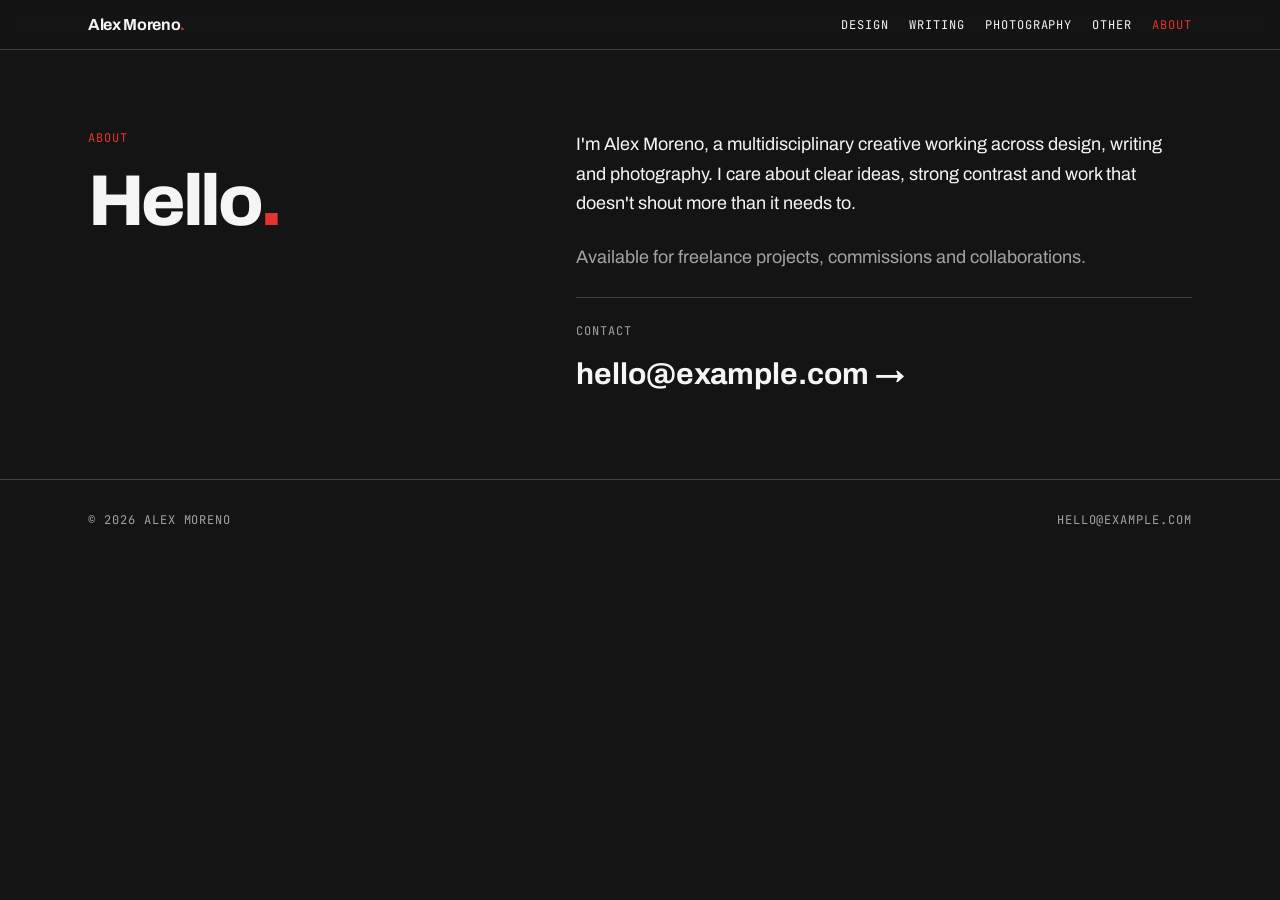
==== about.html @ 3a860627 "Add files via upload" ====
<!doctype html><html lang="en"><head><meta charset="utf-8"><meta name="viewport" content="width=device-width, initial-scale=1"><link rel="preconnect" href="https://fonts.googleapis.com"><link rel="stylesheet" href="https://fonts.googleapis.com/css2?family=Archivo:wght@400;500;700;800&family=JetBrains+Mono&display=swap"><link rel="stylesheet" href="style.css"><title>About</title></head>
<body data-page="about"><header></header>
<main class="wrap about reveal"><div><p class="label red">About</p><h1>Hello<span class="red">.</span></h1></div>
<div class="body"><p>I'm <span data-owner></span>, a multidisciplinary creative working across design, writing and photography. I care about clear ideas, strong contrast and work that doesn't shout more than it needs to.</p>
<p class="muted">Available for freelance projects, commissions and collaborations.</p>
<div class="contact"><p class="label muted">Contact</p><a data-email></a></div></div></main>
<footer></footer><script src="data.js"></script><script src="main.js"></script></body></html>
---- style.css ----
*{box-sizing:border-box;margin:0;padding:0}
:root{--bg:#141414;--fg:#f5f5f5;--muted:#a3a3a3;--line:rgba(245,245,245,.2);--red:#e3342f;--panel:#262626}
body{background:var(--bg);color:var(--fg);font-family:"Archivo",system-ui,sans-serif;-webkit-font-smoothing:antialiased}
a{color:inherit;text-decoration:none}
::selection{background:var(--red);color:#fff}
.wrap{max-width:72rem;margin:0 auto;padding:0 1.5rem}
.label{font-family:"JetBrains Mono",monospace;font-size:.75rem;text-transform:uppercase;letter-spacing:.08em}
.muted{color:var(--muted)}.red{color:var(--red)}
header{position:sticky;top:0;z-index:10;border-bottom:1px solid var(--line);background:rgba(20,20,20,.9);backdrop-filter:blur(8px)}
header .wrap{display:flex;flex-wrap:wrap;justify-content:space-between;align-items:center;gap:1rem;padding-top:1rem;padding-bottom:1rem}
.logo{font-weight:700;letter-spacing:-.02em}
nav{display:flex;flex-wrap:wrap;gap:1.25rem}
nav a:hover,nav a.active{color:var(--red)}
footer{border-top:1px solid var(--line)}
footer .wrap{display:flex;justify-content:space-between;padding-top:2rem;padding-bottom:2rem}
footer a:hover{color:var(--red)}
.reveal{animation:reveal .7s cubic-bezier(.2,.7,.2,1) both}
@keyframes reveal{from{opacity:0;transform:translateY(16px)}to{opacity:1;transform:none}}
.hero{padding:4rem 0 2.5rem}
.hero h1{font-size:clamp(3.5rem,11vw,8rem);font-weight:800;line-height:.9;letter-spacing:-.05em}
.hero p{margin-top:1rem}
.areas{border-top:1px solid var(--line);padding-bottom:6rem}
.area{display:grid;grid-template-columns:3rem 1fr auto;align-items:baseline;gap:1rem;border-bottom:1px solid var(--line);padding:2rem 1rem;transition:background .2s,color .2s}
.area:hover{background:var(--fg);color:var(--bg)}
.area:hover .num{color:var(--red)}
.area h2{font-size:clamp(1.9rem,5vw,3rem);font-weight:700;letter-spacing:-.02em}
.area p{margin-top:.5rem;max-width:32rem;font-size:.875rem;opacity:.7}
.page-head{padding:5rem 0}
.page-head h1{margin-top:1rem;font-size:clamp(3rem,8vw,4.5rem);font-weight:800;letter-spacing:-.05em}
.page-head .intro{margin-top:1.5rem;max-width:36rem;font-size:1.125rem}
.grid{display:grid;gap:3.5rem 2rem;border-top:1px solid var(--line);padding:3rem 0 6rem}
@media(min-width:768px){.grid{grid-template-columns:1fr 1fr}.about{grid-template-columns:1fr 1.4fr}}
.thumb{aspect-ratio:4/5;overflow:hidden;background:var(--panel)}
.thumb img{width:100%;height:100%;object-fit:cover;filter:grayscale(1);transition:transform .7s}
.item:hover .thumb img{transform:scale(1.05)}
.thumb.text{display:flex;align-items:flex-end;padding:1.5rem;background:var(--fg);color:var(--bg);font-size:2.25rem;font-weight:700;line-height:1;letter-spacing:-.02em}
.item-row{margin-top:1rem;display:flex;justify-content:space-between;align-items:baseline;gap:1rem}
.item h2{font-size:1.25rem;font-weight:700;transition:color .2s}
.item:hover h2{color:var(--red)}
.item p{margin-top:.25rem;font-size:.875rem}
.about{display:grid;gap:3rem;padding:5rem 1.5rem}
.about h1{margin-top:1rem;font-size:clamp(3rem,8vw,4.5rem);font-weight:800;letter-spacing:-.05em}
.about .body{font-size:1.125rem;line-height:1.65}
.about .body>*+*{margin-top:1.5rem}
.contact{border-top:1px solid var(--line);padding-top:1.5rem}
.contact a{display:block;margin-top:.5rem;font-size:1.875rem;font-weight:700}
.contact a:hover{color:var(--red)}
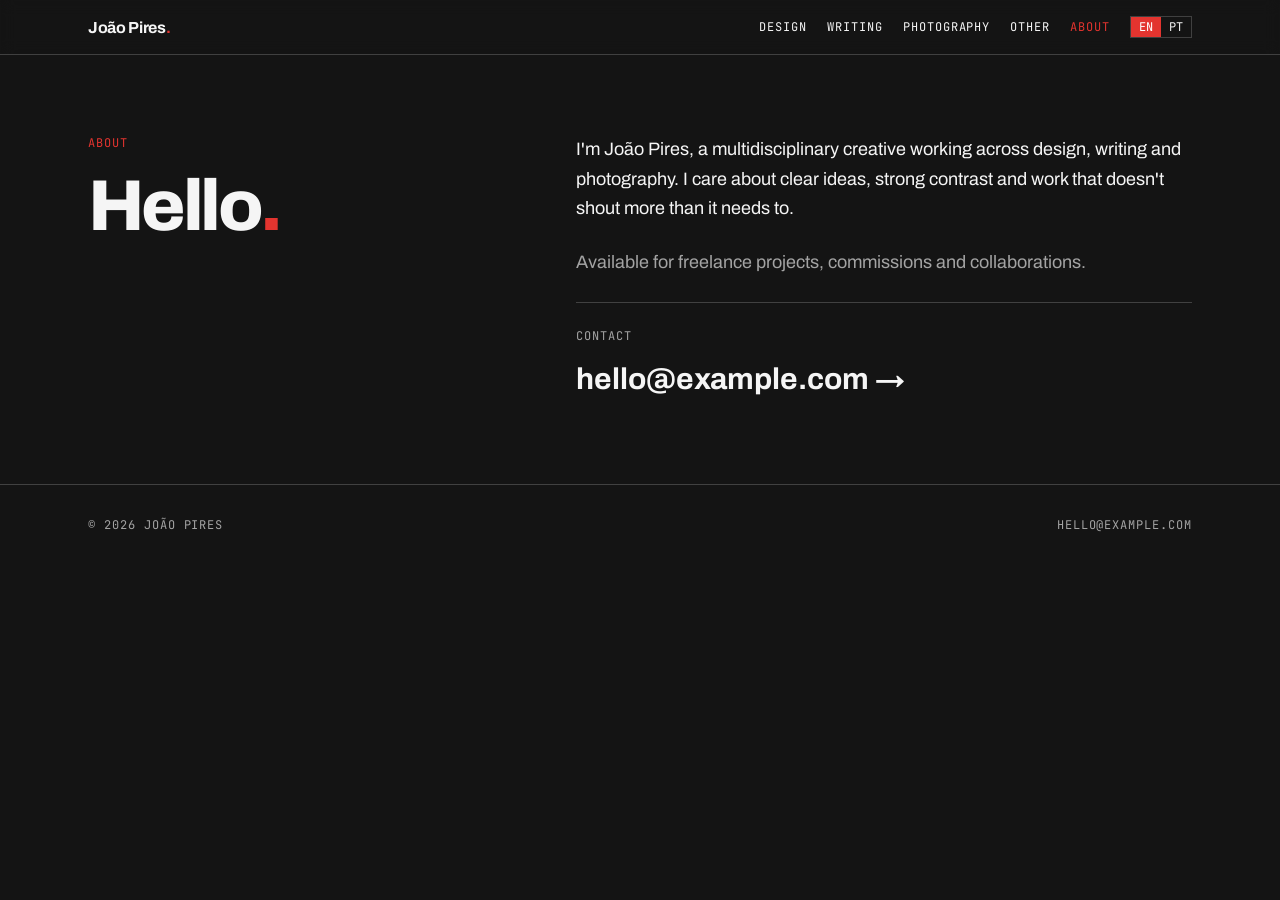
==== commit 36c61332: "Add files via upload" ====
--- a/about.html
+++ b/about.html
@@ -1,7 +1,3 @@
-<!doctype html><html lang="en"><head><meta charset="utf-8"><meta name="viewport" content="width=device-width, initial-scale=1"><link rel="preconnect" href="https://fonts.googleapis.com"><link rel="stylesheet" href="https://fonts.googleapis.com/css2?family=Archivo:wght@400;500;700;800&family=JetBrains+Mono&display=swap"><link rel="stylesheet" href="style.css"><title>About</title></head>
-<body data-page="about"><header></header>
-<main class="wrap about reveal"><div><p class="label red">About</p><h1>Hello<span class="red">.</span></h1></div>
-<div class="body"><p>I'm <span data-owner></span>, a multidisciplinary creative working across design, writing and photography. I care about clear ideas, strong contrast and work that doesn't shout more than it needs to.</p>
-<p class="muted">Available for freelance projects, commissions and collaborations.</p>
-<div class="contact"><p class="label muted">Contact</p><a data-email></a></div></div></main>
+<!doctype html><html lang="en"><head><meta charset="utf-8"><meta name="viewport" content="width=device-width, initial-scale=1"><link rel="preconnect" href="https://fonts.googleapis.com"><link rel="stylesheet" href="https://fonts.googleapis.com/css2?family=Archivo:wght@400;500;700;800&family=JetBrains+Mono&display=swap"><link rel="stylesheet" href="style.css"><title>About — João Pires</title></head>
+<body data-page="about"><header></header><main class="wrap about reveal" id="about"></main>
 <footer></footer><script src="data.js"></script><script src="main.js"></script></body></html>
--- a/style.css
+++ b/style.css
@@ -45,3 +45,8 @@
 .contact{border-top:1px solid var(--line);padding-top:1.5rem}
 .contact a{display:block;margin-top:.5rem;font-size:1.875rem;font-weight:700}
 .contact a:hover{color:var(--red)}
+nav{align-items:center}
+.lang{display:inline-flex;border:1px solid var(--line,#333)}
+.lang button{background:none;border:0;color:inherit;font:inherit;padding:2px 8px;cursor:pointer}
+.lang button:hover{color:var(--red)}
+.lang button.on{background:var(--red);color:#fff}
